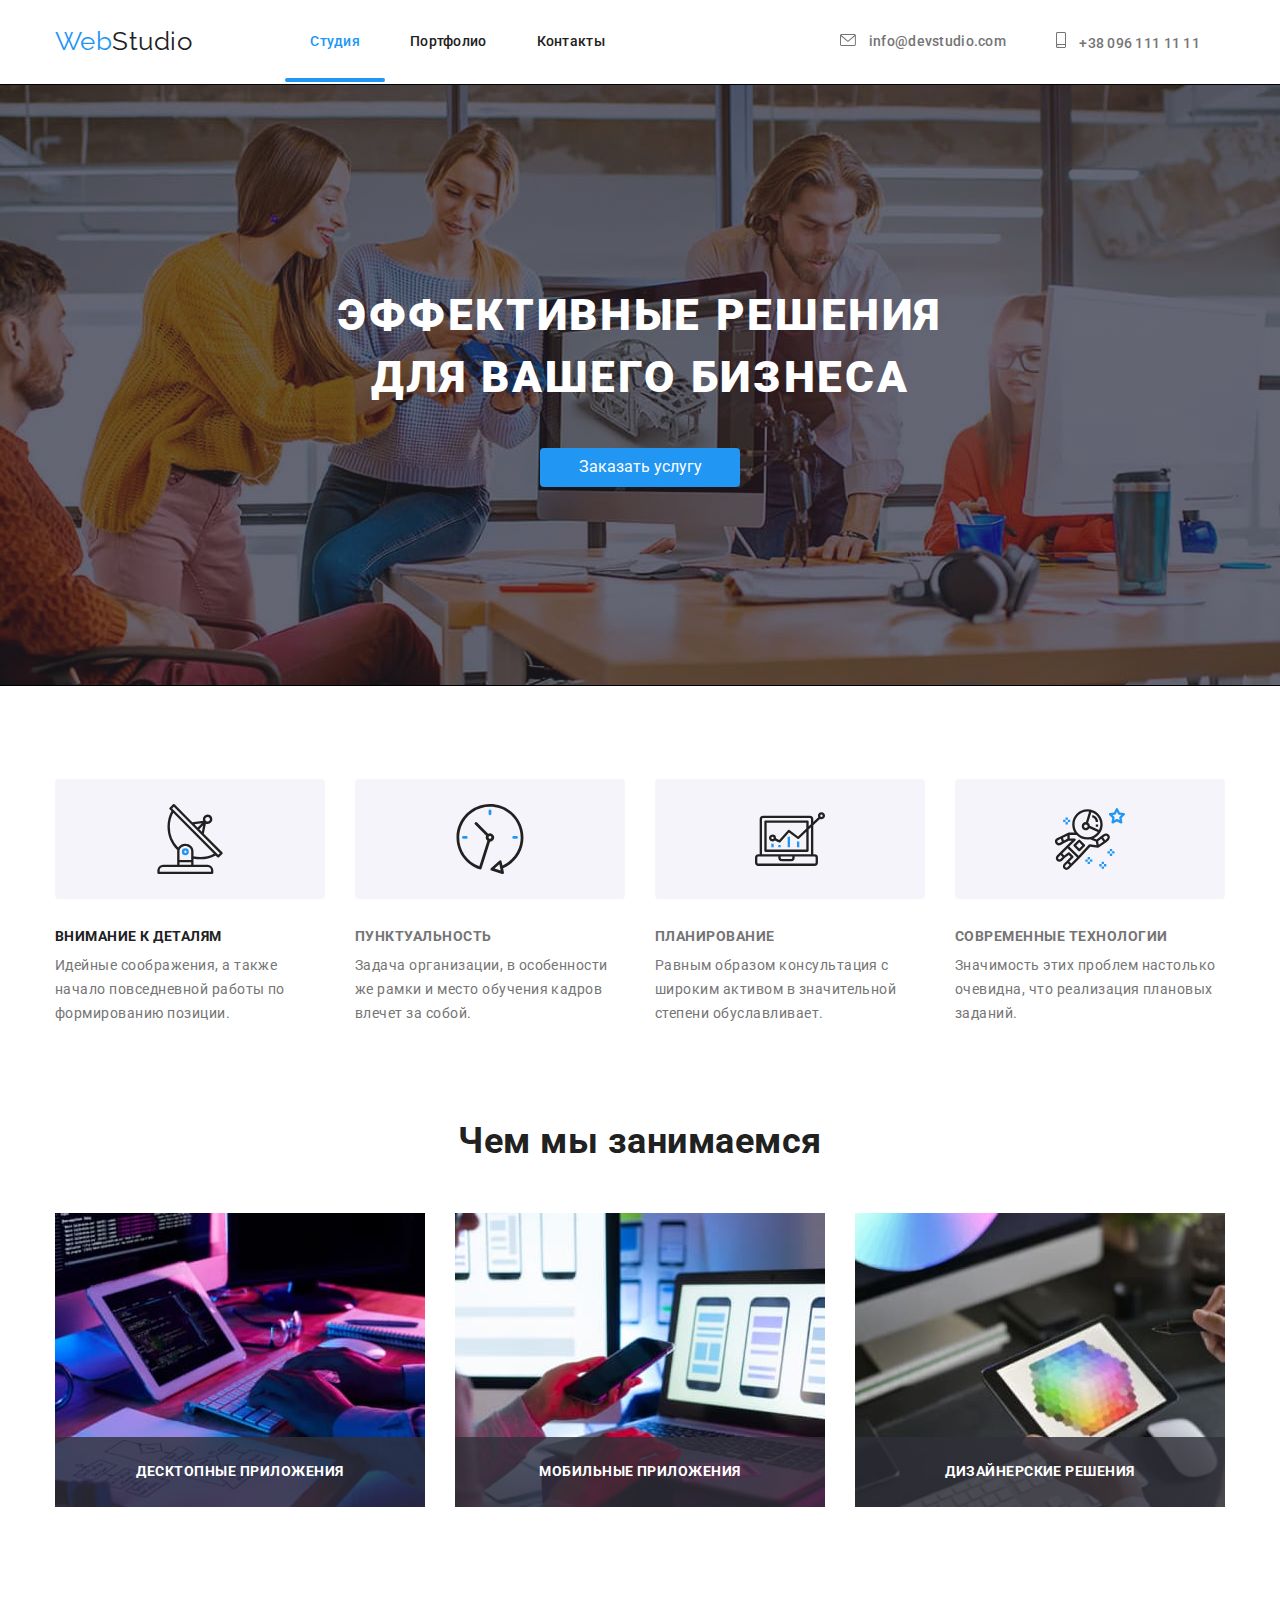
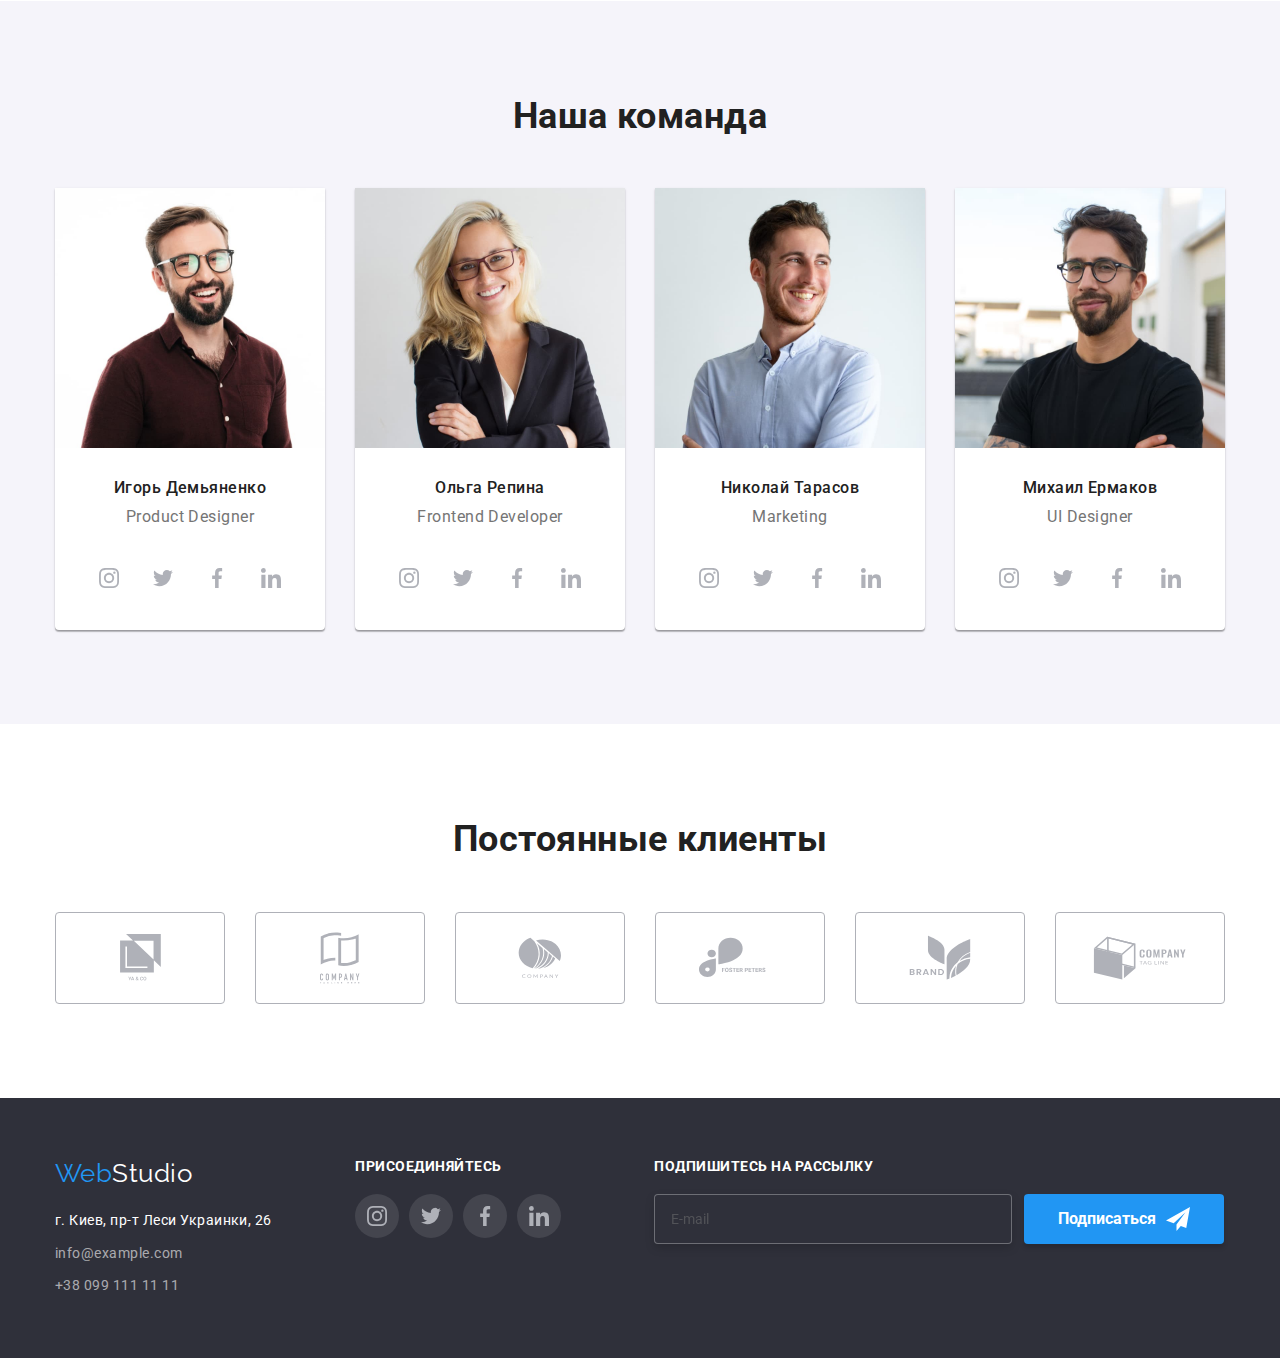
==== index.html @ 88b02f8c "Made first part of Homework 7" ====
<!DOCTYPE html>
<html lang="en">
  <head>
    <meta charset="UTF-8" />
    <meta http-equiv="X-UA-Compatible" content="IE=edge" />
    <meta name="viewport" content="width=device-width, initial-scale=1.0" />
    <title>Document</title>
    <link
      rel="stylesheet"
      href="https://cdnjs.cloudflare.com/ajax/libs/modern-normalize/1.0.0/modern-normalize.min.css"
    />
    <link rel="stylesheet" href="./css_/styles.css" />
    <link rel="preconnect" href="https://fonts.gstatic.com" />
    <link
      href="https://fonts.googleapis.com/css2?family=Raleway:wght@700&family=Roboto:wght@400;500;700;900&display=swap"
      rel="stylesheet"
    />
  </head>
  <body>
    <header class="header">
      <div class="container main-nav">
        <nav class="nav-container">
          <a href="" class="logo">Web<span class="logo-header">Studio</span></a>
          <ul class="site-nav__list list">
            <li class="site-nav__item">
              <a href="" class="site-nav__link link current">Студия</a>
            </li>
            <li class="site-nav__item">
              <a href="./portfolio.html" class="site-nav__link link">Портфолио</a>
            </li>
            <li class="site-nav__item"><a href="" class="site-nav__link  link">Контакты</a></li>
          </ul>
        </nav>
        <ul class="auth-nav__list  list">
          <li class="auth-nav__item">
            <a href="mailto:info@devstudio.com" class="auth-nav__link link"
              ><svg class="auth-nav__icon" width="16" height="12">
                <use href="./images/sprite.svg#icon-envelope"></use>
              </svg>
              info@devstudio.com</a
            >
          </li>
          <li class="auth-nav__item">
            <a href="tel:+380961111111" class="auth-nav__link link"
              ><svg class="auth-nav__icon" width="10" height="16">
                <use href="./images/sprite.svg#icon-smartphone"></use>
              </svg>
              +38 096 111 11 11</a
            >
          </li>
        </ul>
      </div>
    </header>
    <main>
      <section class="hero__section section">
        <div class="hero__overlay">
          <h1 class="hero__title">Эффективные решения для вашего бизнеса</h1>
          <button type="button" class="hero__button" data-modal-open>
            Заказать услугу
          </button>
        </div>
      </section>
      <section class="section-features section">
        <div class="section-features__container container">
          <ul class="section-features__list list">
            <li class="section-features__item">
              <div class="section-features__wrapper">
                <svg class="section-features__icon">
                  <use href="./images/sprite.svg#icon-antenna"></use>
                </svg>
              </div>
              <h3 class="section-features__title section-title">Внимание к деталям</h3>
              <p class="section-features__text">
                Идейные соображения, а также начало повседневной работы по
                формированию позиции.
              </p>
            </li>
            <li class="section-features__item">
              <div class="section-features__wrapper">
                <svg class="section-features__icon">
                  <use href="./images/sprite.svg#icon-clock"></use>
                </svg>
              </div>
              <h3 class="section-features__title">Пунктуальность</h3>
              <p class="section-features__text">
                Задача организации, в особенности же рамки и место обучения
                кадров влечет за собой.
              </p>
            </li>
            <li class="section-features__item">
              <div class="section-features__wrapper">
                <svg class="section-features__icon">
                  <use href="./images/sprite.svg#icon-diagram"></use>
                </svg>
              </div>
              <h3 class="section-features__title">Планирование</h3>
              <p class="section-features__text">
                Равным образом консультация с широким активом в значительной
                степени обуславливает.
              </p>
            </li>
            <li class="section-features__item">
              <div class="section-features__wrapper">
                <svg class="section-features__icon">
                  <use href="./images/sprite.svg#icon-astronaut"></use>
                </svg>
              </div>
              <h3 class="section-features__title">Современные технологии</h3>
              <p class="section-features__text">
                Значимость этих проблем настолько очевидна, что реализация
                плановых заданий.
              </p>
            </li>
          </ul>
        </div>
      </section>
      <section class="section-services">
        <div class="section-services__container container">
          <h2 class="section-services__title section-title">Чем мы занимаемся</h2>
          <ul class="section-services__list list">
            <li class="section-services__item">
              <div class="section-services__img-thumb">
                <img
                  src="./images/img1.jpg"
                  alt="На столе планшет, компьютер и его клавиатура"
                  width="370"
                />
              </div>
              <div class="section-services__service-thumb">
                <h3 class="section-services-thumb-title">Десктопные приложения</h3>
              </div>
            </li>
            <li class="section-services__item">
              <div class="section-services__img-thumb">
                <img
                  src="./images/img2.jpg"
                  alt="Телефон в руках человека и ноутбук на столе"
                  width="370"
                />
              </div>
              <div class="section-services__service-thumb">
                <h3 class="section-services-thumb-title">Мобильные приложения</h3>
              </div>
            </li>
            <li class="section-services__item">
              <div class="section-services__img-thumb">
                <img
                  src="./images/img3.jpg"
                  alt="Планшет в руках и компьютер на столе"
                  width="370"
                />
              </div>
              <div class="section-services__service-thumb">
                <h3 class="section-services-thumb-title">Дизайнерские решения</h3>
              </div>
            </li>
          </ul>
        </div>
      </section>
      <section class="section-team section">
        <div class="section-team__container container">
          <h2 class="section-team__title section-title">Наша команда</h2>
          <ul class="section-team__list list">
            <li сlass="section-team__item">
              <div class="section-team__card">
                <img
                  src="./images/img_team1.jpg"
                  alt="Игорь Демьяненко"
                  width="270"
                />
                <h3 class="section-team__subtitle section-subtitle">Игорь Демьяненко</h3>
                <p class="section-team__text">Product Designer</p>
                <ul class="section-team__social-links-list list">
                  <li class="section-team__social-link-item">
                    <a href="#" class="section-team__social-link">
                      <svg class="section-team__icon">
                        <use href="./images/sprite.svg#icon-instagram"></use>
                      </svg>
                    </a>
                  </li>
                  <li class="section-team__social-link-item">
                    <a href="#" class="section-team__social-link">
                      <svg class="section-team__icon">
                        <use href="./images/sprite.svg#icon-twitter"></use>
                      </svg>
                    </a>
                  </li>
                  <li class="section-team__social-link-item">
                    <a href="#" class="section-team__social-link">
                      <svg class="section-team__icon">
                        <use href="./images/sprite.svg#icon-facebook"></use>
                      </svg>
                    </a>
                  </li>
                  <li class="section-team__social-link-item">
                    <a href="#" class="section-team__social-link">
                      <svg class="section-team__icon">
                        <use href="./images/sprite.svg#icon-linkedin"></use>
                      </svg>
                    </a>
                  </li>
                </ul>
              </div>
            </li>
            <li сlass="section-team__item">
              <div class="section-team__card">
                <img
                  src="./images/img_team2.jpg"
                  alt="Ольга Репина"
                  width="270"
                />
                <h3 class="section-team__subtitle section-subtitle">Ольга Репина</h3>
                <p class="section-team__text">Frontend Developer</p>
                <ul class="section-team__social-links-list list">
                  <li class="section-team__social-link-item">
                    <a href="#" class="section-team__social-link">
                      <svg class="section-team__icon">
                        <use href="./images/sprite.svg#icon-instagram"></use>
                      </svg>
                    </a>
                  </li>
                  <li class="section-team__social-link-item">
                    <a href="#" class="section-team__social-link">
                      <svg class="section-team__icon">
                        <use href="./images/sprite.svg#icon-twitter"></use>
                      </svg>
                    </a>
                  </li>
                  <li class="section-team__social-link-item">
                    <a href="#" class="section-team__social-link">
                      <svg class="section-team__icon">
                        <use href="./images/sprite.svg#icon-facebook"></use>
                      </svg>
                    </a>
                  </li>
                  <li class="section-team__social-link-item">
                    <a href="#" class="section-team__social-link">
                      <svg class="section-team__icon">
                        <use href="./images/sprite.svg#icon-linkedin"></use>
                      </svg>
                    </a>
                  </li>
                </ul>
              </div>
            </li>
            <li сlass="section-team__item">
              <div class="section-team__card">
                <img
                  src="./images/img_team3.jpg"
                  alt="Николай Тарасов"
                  width="270"
                />
                <h3 class="section-team__subtitle section-subtitle">Николай Тарасов</h3>
                <p class="section-team__text">Marketing</p>
                <ul class="section-team__social-links-list list">
                  <li class="section-team__social-link-item">
                    <a href="#" class="section-team__social-link">
                      <svg class="section-team__icon">
                        <use href="./images/sprite.svg#icon-instagram"></use>
                      </svg>
                    </a>
                  </li>
                  <li class="section-team__social-link-item">
                    <a href="#" class="section-team__social-link">
                      <svg class="section-team__icon">
                        <use href="./images/sprite.svg#icon-twitter"></use>
                      </svg>
                    </a>
                  </li>
                  <li class="section-team__social-link-item">
                    <a href="#" class="section-team__social-link">
                      <svg class="section-team__icon">
                        <use href="./images/sprite.svg#icon-facebook"></use>
                      </svg>
                    </a>
                  </li>
                  <li class="section-team__social-link-item">
                    <a href="#" class="section-team__social-link">
                      <svg class="section-team__icon">
                        <use href="./images/sprite.svg#icon-linkedin"></use>
                      </svg>
                    </a>
                  </li>
                </ul>
              </div>
            </li>
            <li сlass="section-team__item">
              <div class="section-team__card">
                <img
                  src="./images/img_team4.jpg"
                  alt="Михаил Ермаков"
                  width="270"
                />
                <h3 class="section-team__subtitle section-subtitle">Михаил Ермаков</h3>
                <p class="section-team__text">UI Designer</p>
                <ul class="section-team__social-links-list list">
                  <li class="section-team__social-link-item">
                    <a href="#" class="section-team__social-link">
                      <svg class="section-team__icon">
                        <use href="./images/sprite.svg#icon-instagram"></use>
                      </svg>
                    </a>
                  </li>
                  <li class="section-team__social-link-item">
                    <a href="#" class="section-team__social-link">
                      <svg class="section-team__icon">
                        <use href="./images/sprite.svg#icon-twitter"></use>
                      </svg>
                    </a>
                  </li>
                  <li class="section-team__social-link-item">
                    <a href="#" class="section-team__social-link">
                      <svg class="section-team__icon">
                        <use href="./images/sprite.svg#icon-facebook"></use>
                      </svg>
                    </a>
                  </li>
                  <li class="section-team__social-link-item">
                    <a href="#" class="section-team__social-link">
                      <svg class="section-team__icon">
                        <use href="./images/sprite.svg#icon-linkedin"></use>
                      </svg>
                    </a>
                  </li>
                </ul>
              </div>
            </li>
          </ul>
        </div>
      </section>
      <section class="clients-section section">
        <div class="clients-section__container container">
          <h2 class="clients-section__title section-title">Постоянные клиенты</h2>
          <ul class="clients-section__list list">
            <li class="clients-section__item">
              <div class="clients-section__container">
                <a href="#" class="clients-section__link">
                  <svg class="clients-section__icon" width="41" height="46.7">
                    <use href="./images/sprite.svg#icon-logo1"></use>
                  </svg>
                </a>
              </div>
            </li>
            <li class="clients-section__item">
              <div class="clients-section__container">
                <a href="" class="clients-section__link">
                  <svg class="clients-section__icon" width="40" height="52">
                    <use href="./images/sprite.svg#icon-logo2"></use>
                  </svg>
                </a>
              </div>
            </li>
            <li class="clients-section__item">
              <div class="clients-section__container">
                <a href="" class="clients-section__link">
                  <svg class="clients-section__icon" width="43.46" height="41.18">
                    <use href="./images/sprite.svg#icon-logo3"></use>
                  </svg>
                </a>
              </div>
            </li>
            <li class="clients-section__item">
              <div class="clients-section__container">
                <a href="" class="clients-section__link">
                  <svg class="clients-section__icon" width="84.44" height="40.62">
                    <use href="./images/sprite.svg#icon-logo4"></use>
                  </svg>
                </a>
              </div>
            </li>
            <li class="clients-section__item">
              <div class="clients-section__container">
                <a href="" class="clients-section__link">
                  <svg class="clients-section__icon" width="62.54" height="45.43">
                    <use href="./images/sprite.svg#icon-logo5"></use>
                  </svg>
                </a>
              </div>
            </li>
            <li class="clients-section__item">
              <div class="clients-section__container">
                <a href="" class="clients-section__link">
                  <svg class="clients-section__icon" width="93.79" height="43.93">
                    <use href="./images/sprite.svg#icon-logo6"></use>
                  </svg>
                </a>
              </div>
            </li>
          </ul>
        </div>
      </section>
    </main>
    <footer class="footer">
      <div class="footer__container container">
        <div class="footer__container-address">
          <a href="" class="logo">Web<span class="logo-footer">Studio</span></a>
          <address class="footer__address">
            <span class="footer__address-details">г. Киев, пр-т Леси Украинки, 26</span
            ><br />
            <div class="footer_contact-details">
              <a href="info@example.com" class="footer__link link">info@example.com</a>
              <a href="+380991111111" class="footer__link link">+38 099 111 11 11</a>
            </div>
          </address>
        </div>
        <div class="footer__social-links">
          <h3 class="footer__title">присоединяйтесь</h3>
          <ul class="footer__social-links-list list">
            <li class="footer__social-link-item">
              <a href="#" class="footer__social-link">
                <svg class="footer__icon">
                  <use href="./images/sprite.svg#icon-instagram"></use>
                </svg>
              </a>
            </li>
            <li class="footer__social-link-item">
              <a href="#" class="footer__social-link">
                <svg class="footer__icon">
                  <use href="./images/sprite.svg#icon-twitter"></use>
                </svg>
              </a>
            </li>
            <li class="footer__social-link-item">
              <a href="#" class="footer__social-link">
                <svg class="section-team__icon">
                  <use href="./images/sprite.svg#icon-facebook"></use>
                </svg>
              </a>
            </li>
            <li class="footer__social-link-item">
              <a href="#" class="footer__social-link">
                <svg class="footer__icon">
                  <use href="./images/sprite.svg#icon-linkedin"></use>
                </svg>
              </a>
            </li>
          </ul>
        </div>
        <div class="footer__form">
          <h3 class="footer__title">Подпишитесь на рассылку</h3>
          <form class="footer__form-subscribe">
            <div class="footer__form-field">
              <input
                type="email"
                class="footer__form-subscribe-field"
                name="subscribe-email"
                id="mail"
                placeholder="E-mail"
              />
              <label for="mail" class="footer__subscribe-label"></label>
              <div class="footer__form-button">  
                <button type="submit" class="footer__subscribe-button">Подписаться
                  <svg class="footer__subscribe-icon">
                    <use href="./images/sprite.svg#icon-send"></use>
                  </svg>
                </button>
              </div>
            </div>  
          </form>
        </div>
      </div>
    </div>
    </footer>
    <div class="backdrop is-hidden" data-modal>
      <div class="modal__container">
        <button type="button" class="modal__button" data-modal-close>
          <svg class="modal__icon">
            <use href="./images/sprite.svg#icon-close-button"></use>
          </svg>
        </button>
        <b class="modal__order-title">Оставьте свои данные, мы вам перезвоним</b>
        <form class="modal__order-form">
          <div class="modal__order-field">
            <label for="name" class="modal__order-label">Имя</label>
            <div class="modal__order-input">
              <input type="text" class="modal__order-input-field" name="name" id="name" placeholder=" "> 
              <svg class="modal__order-icon">
                <use href="./images/sprite.svg#icon-person"></use>
              </svg>
            </div>
          </div>
          <div class="modal__order-field">
            <label for="phone" class="modal__order-label">Телефон</label>
            <div class="modal__order-input">
              <input type="tel" class="modal__order-input-field" name="tel" id="phone" placeholder=" "> 
              <svg class="modal__order-icon">
                <use href="./images/sprite.svg#icon-phone"></use>
              </svg>
            </div>
          </div>
          <div class="modal__order-field">
            <label for="email" class="modal__order-label">Почта</label>
            <div class="modal__order-input">
              <input type="email" class="modal__order-input-field" name="email" id="email" placeholder=" "> 
              <svg class="modal__order-icon">
                <use href="./images/sprite.svg#icon-email"></use>
              </svg>
            </div>
          </div>
          <div class="modal__order-field">
            <label for="user-comment">Комментарий</label>
            <textarea class="modal__order-comment" name="feedback" rows="7" id="user-comment" placeholder="Введите текст"></textarea>
          </div>
          <div class="modal__form-checkbox">
            <label for="policy" class="modal__checkbox-label">
              <input type="checkbox" name="policy" id="policy" class="modal__checkbox">
              <span class="modal__checkbox-icon"></span>
              Соглашаюсь с рассылкой и принимаю  &nbsp<a href="#" class="modal__policy-link">  Условия договора</a>
            </label>
          </div>
          <button type="submit" class="modal__submit-button">Отправить</button>
        </form>
      </div>
    </div>
    <script src="./js/modal.js"></script>
  </body>
</html>
---- css_/styles.css ----
:root {
  --primary-bg-color: #ffffff;
  --secondary-bg-color: #2f303a;
  --grey-bg-color: #f5f4fa;
  --primary-text-color: #757575;
  --secondary-text-color: #212121;
  --white-text-color: #ffffff;
  --accent-color: #2196f3;
  --main-duration: 250ms;
  --main-trans-timing-function: cubic-bezier(0.4, 0, 0.2, 1);
}

body {
  font-family: Roboto, sans-serif;
  background-color: var(--primary-bg-color);
  letter-spacing: 0.03em;
  color: var(--primary-text-color);
}
h1,
h2,
h3,
p,
button {
  margin: 0;
  padding: 0;
}

a,
img {
  display: block;
}

.header {
  background-color: var(--primary-bg-color);
  border-bottom: 1px solid #ececec;
}

/* Logo */

.logo {
  font-family: Raleway, sans-serif;
  font-size: 26px;
  color: #2196f3;
  line-height: 1.2;
  text-decoration: none;
  margin-right: 93px;
}

.logo-header {
  color: #212121;
}

.logo-footer {
  color: #ffffff;
}

/* Navigation links */

.list {
  list-style-type: none;
  margin: 0;
  padding: 0;
}
.link {
  text-decoration: none;
  color: inherit;
}
.container {
  width: 1200px;
  margin-left: auto;
  margin-right: auto;
  padding-left: 15px;
  padding-right: 15px;
}

.main-nav {
  display: flex;
}
.nav-container,
.site-nav__list,
.auth-nav__list {
  display: flex;
  align-items: center;
}

.site-nav__item,
.auth-nav__item {
  padding-left: 25px;
  padding-right: 25px;
  padding-top: 32px;
  padding-bottom: 32px;
}
.auth-nav__list {
  margin-left: auto;
}
.site-nav__item:last-child {
  margin-right: 0;
}

.site-nav__item {
  position: relative;
}

.current::after {
  content: "";

  position: absolute;
  left: 0;
  bottom: 0;
  display: flex;
  width: 100%;
  height: 4px;
  background-color: var(--accent-color);
  border-radius: 2px;
}

.auth-nav__item:last-child {
  margin-right: 0;
}
.site-nav__link,
.auth-nav__link {
  font-size: 14px;
  font-weight: 500;
  line-height: 1.14;
  letter-spacing: 0.02em;
  transition: color var(--main-duration) var(--main-trans-timing-function);
}

.site-nav__link:focus,
.site-nav__link:hover {
  color: var(--accent-color);
}

.link.current {
  color: var(--accent-color);
}
.auth-nav__link:focus,
.auth-nav__link:hover {
  color: var(--accent-color);
}

/* Contact icons */

.auth-nav__icon {
  margin-right: 10px;
  fill: currentColor;
}

.site-nav__link {
  color: var(--secondary-text-color);
}
.auth-nav__link {
  color: var(--primary-text-color);
}

/* Hero section */
.hero__section {
  text-align: center;
}
.hero__overlay {
  padding-top: 200px;
  padding-bottom: 200px;

  max-width: 1600px;
  height: 600px;
  margin-left: auto;
  margin-right: auto;
  outline: 1px solid black;
  background-image: linear-gradient(
      to right,
      rgba(47, 48, 58, 0.4),
      rgba(47, 48, 58, 0.4)
    ),
    url("../images/hero-img.jpg");
  background-size: cover;
  background-position: center;
}

.hero__title {
  margin-bottom: 30px;

  max-width: 696px;
  margin-left: auto;
  margin-right: auto;
}

.hero__section,
.footer {
  background-color: var(--secondary-bg-color);
}
.hero__title {
  margin-bottom: 40px;

  font-weight: 900;
  font-size: 44px;
  color: #ffffff;
  line-height: 1.4;
  letter-spacing: 0.06em;
  text-transform: uppercase;
}

.hero__button {
  display: inline-block;
  padding: 10px 32px;
  border: 0;
  border-radius: 4px;
  cursor: pointer;

  color: var(--white-text-color);
  background-color: var(--accent-color);
  min-width: 200px;
  transition: background-color var(--main-duration)
    var(--main-trans-timing-function);
}

.hero__button:hover {
  background-color: #188ce8;
}

/* SECTIONS */

section {
  margin-bottom: 94px;
}

.section-title,
.section-subtitle {
  color: var(--secondary-text-color);
}

/* Features section */
.section-features__list {
  display: flex;
}
.section-features__item:not(:last-child) {
  margin-right: 30px;
}
.section-features__wrapper {
  display: flex;
  justify-content: center;
  align-items: center;
  border-radius: 4px;

  width: 270px;
  height: 120px;
  background-color: #f5f4fa;
}
.section-features__icon {
  width: 70px;
  height: 70px;
}

.section-features__title {
  margin-top: 30px;
  margin-bottom: 10px;

  font-size: 14px;
  font-weight: 700;
  line-height: 1.1;
  text-transform: uppercase;
}

.section-features__text {
  font-size: 14px;
  line-height: 1.7;
}

/* Services provided section */
.section-services__list {
  display: flex;
}

.section-services__title,
.section-team .section-title,
.clients-section .section-title {
  margin-bottom: 50px;
  text-align: center;

  font-size: 36px;
  font-weight: 700;
  line-height: 1.2;
}
.section-services__item:not(:last-child) {
  margin-right: 30px;
}

.section-services__service-thumb {
  content: "";
  display: flex;
  position: absolute;
  bottom: 0;
  left: 0;

  padding-top: 24px;
  padding-bottom: 24px;
  padding-left: 70px;
  padding-right: 70px;
  align-items: center;
  justify-content: center;
  width: 100%;
  height: 70px;
  background-color: rgba(47, 48, 58, 0.8);
}

.section-services__item {
  position: relative;
  display: flex;
}

.section-services-thumb-title {
  font-weight: 700;
  font-size: 14px;
  line-height: 1.14;
  color: var(--white-text-color);

  text-transform: uppercase;
}

/* Team section */

.section-team {
  padding-top: 94px;
  padding-bottom: 94px;
  margin-bottom: 0;
  background-color: var(--grey-bg-color);
}

.section-team__list {
  display: flex;
  flex-wrap: wrap;
  margin-right: -30px;
}

.section-team__card {
  margin-right: 30px;
  flex-basis: calc(100% / 4 - 30px);
  text-align: center;
  background-color: #ffffff;
  border-radius: 0px 0px 4px 4px;
  box-shadow: 0px 1px 3px rgba(0, 0, 0, 0.12), 0px 1px 1px rgba(0, 0, 0, 0.14),
    0px 2px 1px rgba(0, 0, 0, 0.2);
}
.section-team__subtitle {
  margin-top: 30px;

  font-size: 16px;
  font-weight: 500;
  line-height: 1.2;
}
.section-team__text {
  margin-top: 10px;
  padding-bottom: 30px;

  font-size: 16px;
  line-height: 1.2;
}
.section-team__social-links-list {
  display: flex;
  justify-content: space-between;
  align-items: center;
  padding-left: 32px;
  padding-right: 32px;
  padding-bottom: 30px;
  cursor: pointer;
}

.section-team__social-link,
.footer__social-link {
  display: flex;
  justify-content: center;
  align-items: center;
  height: 44px;
  width: 44px;
  border-radius: 50%;
  fill: #afb1b8;
  transition: background-color var(--main-duration)
    var(--main-trans-timing-function);
}
.section-team__icon,
.footer__icon {
  width: 20px;
  height: 20px;
  fill: #afb1b8;
  transition: fill var(--main-duration) var(--main-trans-timing-function);
}

.section-team__social-link:hover,
.section-team__social-link:focus {
  background-color: var(--accent-color);
}
.section-team__social-link:hover .section-team__icon,
.section-team__social-link:focus .section-team__icon {
  fill: var(--white-text-color);
}

/* Clients-section */
.clients-section {
  padding-top: 94px;
}
.clients-section__list {
  display: flex;
}
.clients-section__link {
  display: flex;
  justify-content: center;
  align-items: center;

  border: 1px solid #afb1b8;
  border-radius: 4px;
  width: 170px;
  height: 92px;
  transition: border-color var(--main-duration)
    var(--main-trans-timing-function);
}

.clients-section__icon {
  fill: #afb1b8;
  transition: fill var(--main-duration) var(--main-trans-timing-function);
}

.clients-section__link:hover,
.clients-section__link:focus {
  fill: var(--accent-color);
  border-color: var(--accent-color);
}

.clients-section__link:hover .clients-section__icon,
.clients-section__link:focus .clients-section__icon {
  fill: var(--accent-color);
}
.clients-section__container:hover,
.clients-section__container:focus {
  border-color: var(--accent-color);
}

.clients-section__item:not(:last-child) {
  margin-right: 30px;
}

/* Footer */
.footer {
  padding-top: 60px;
  padding-bottom: 60px;
}
.footer__container {
  display: flex;
}
.footer__container-address {
  margin-right: 70px;
}
.footer__address {
  margin-top: 20px;

  font-size: 14px;
  line-height: 1.7;
  font-style: normal;
  color: var(--white-text-color);
}
.footer__link {
  margin-top: 9px;

  color: rgba(255, 255, 255, 0.6);
  transition: color var(--main-duration) var(--main-trans-timing-function);
}
.footer__link:hover,
.footer__link:focus {
  color: var(--accent-color);
}
.footer__title {
  margin-bottom: 20px;

  font-size: 14px;
  line-height: 1.17;
  color: var(--white-text-color);
  text-transform: uppercase;
}
.footer__social-links {
  display: flex;
  flex-direction: column;
  margin-right: 93px;
}
.footer__social-link-item:not(:last-child) {
  margin-right: 10px;
}

.footer__social-links-list {
  display: flex;
}

.footer__social-link {
  fill: #ffffff;
  border-radius: 50%;
  background-color: rgba(255, 255, 255, 0.1);
  transition: background-color var(--main-duration)
    var(--main-trans-timing-function);
}
.footer-social-link > .social-links-item {
  display: flex;
}
.footer__social-link:hover,
.footer__social-link:focus {
  background-color: var(--accent-color);
}
.footer__social-link:hover .footer__icon,
.footer__social-link:focus .footer__icon {
  fill: var(--white-text-color);
}
/* Footer form */

.footer__form-field {
  position: relative;
  display: flex;
}
.footer__form-subscribe-field {
  width: 358px;
  padding-top: 15px;
  padding-bottom: 15px;
  padding-left: 16px;

  background-color: var(--secondary-bg-color);
  border: 1px solid rgba(255, 255, 255, 0.3);
  border-radius: 4px;
  filter: drop-shadow(0px 4px 4px rgba(0, 0, 0, 0.15));
}
.footer__form-subscribe-field:hover {
  border-color: var(--accent-color);
}

.footer__subscribe-label {
  display: block;
  position: absolute;
  top: 50%;
  left: 16px;
  transform: translateY(-50%);
  color: rgba(255, 255, 255, 0.6);
}
.footer__form-subscribe-field:focus {
  color: rgba(255, 255, 255, 0.6);
}
.footer__form-button {
  display: flex;
  align-items: center;
  justify-content: center;
}

.footer__subscribe-button {
  display: flex;
  align-items: center;
  justify-content: center;
  border: none;
  width: 200px;
  margin-left: 12px;
  text-align: center;
  padding-top: 10px;
  padding-bottom: 10px;
  padding-left: 28px;
  padding-right: 28px;

  background-color: var(--accent-color);
  box-shadow: 0px 4px 4px rgba(0, 0, 0, 0.15);
  border-radius: 4px;
  color: var(--white-text-color);
  font-size: 16px;
  font-weight: 700;
  line-height: 1.875;
  transition: background-color var(--main-duration)
    var(--main-trans-timing-function);
}
.footer__subscribe-button:hover,
.footer__subscribe-button:focus {
  background-color: #188ce8;
}

.footer__subscribe-icon {
  width: 24px;
  height: 24px;
  margin-left: 10px;
}
/* PORTFOLIO */

/* Portfolio buttons*/
.section-projects__button {
  color: var(--secondary-text-color);
  background-color: var(--grey-bg-color);
  border-radius: 4px;
  border: 0;
  padding: 6px 22px;
  font-size: 16px;
  font-weight: 500;
  line-height: 1.6;
  cursor: pointer;
  transition: color var(--main-duration) var(--main-trans-timing-function),
    background-color var(--main-duration) var(--main-trans-timing-function),
    box-shadow var(--main-duration) var(--main-trans-timing-function);
}
.section-projects__button:hover,
.section-projects__button:focus,
.section-projects__button:active {
  color: var(--white-text-color);
  background-color: var(--accent-color);
  box-shadow: 0px 3px 1px rgba(0, 0, 0, 0.1), 0px 1px 2px rgba(0, 0, 0, 0.08),
    0px 2px 2px rgba(0, 0, 0, 0.12);
}
.section-projects__buttons-list {
  display: flex;
  justify-content: center;
}

.section-projects__button-item:not(:last-child) {
  margin-right: 8px;
}

/* Projects section  */

.section-projects__projects-list {
  margin-top: 56px;
  display: flex;
  flex-wrap: wrap;
  margin-right: -30px;
}

.section-projects__container {
  margin-top: 94px;
}

.section-projects__projects-item:hover,
.section-projects__projects-item:focus {
  box-shadow: 0px 1px 1px rgba(0, 0, 0, 0.12), 0px 4px 4px rgba(0, 0, 0, 0.06),
    1px 4px 6px rgba(0, 0, 0, 0.16);
}

.section-projects__img {
  position: relative;
  width: 100%;
  height: 100%;
  top: 0;
  left: 0;
  overflow: hidden;
}

.section-projects__overlay {
  position: absolute;
  top: 0;
  left: 0;
  display: flex;
  width: 100%;
  height: 100%;
  background-color: rgba(33, 150, 243, 0.9);
  padding-left: 24px;
  padding-right: 24px;
  padding-top: 63px;
  padding-bottom: 63px;

  transform: translateY(100%);
  transition: transform var(--main-duration) var(--main-trans-timing-function),
    background-color var(--main-duration) var(--main-trans-timing-function),
    box-shadow var(--main-duration) var(--main-trans-timing-function);
}
.section-projects__text {
  font-weight: 400;
  font-size: 18px;
  line-height: 1.56;
  color: var(--white-text-color);
}
.section-projects__projects-item:hover .section-projects__overlay,
.section-projects__projects-item:focus .section-projects__overlay {
  transform: translateY(0);
  opacity: 1;
}

.section-projects__card {
  padding-top: 20px;
  padding-left: 24px;
  padding-right: 24px;

  border-left: 1px solid #eeeeee;
  border-bottom: 1px solid #eeeeee;
  border-right: 1px solid #eeeeee;
}

.section-projects__subtext {
  color: var(--primary-text-color);
}
.section-projects__subtitle {
  font-size: 18px;
  font-weight: 700;
  line-height: 2;
  letter-spacing: 0.06em;
}
.section-projects__subtext {
  margin-top: 4px;
  margin-bottom: 20px;

  font-size: 16px;
  line-height: 1.9;
}

.section-projects__projects-item {
  flex-basis: calc(100% / 3 -30px);
  margin-right: 30px;
  margin-bottom: 30px;
}
.section-projects__projects-item:nth-last-child(-n + 3) {
  margin-bottom: 0;
}

/* Backdrop */
.backdrop {
  position: fixed;
  opacity: 1;
  visibility: visible;
  top: 0;
  left: 0;
  width: 100%;
  height: 100%;
  background: rgba(0, 0, 0, 0.2);
  transform: scale(1.15);
  transition: opacity var(--main-duration) var(--main-trans-timing-function),
    visibility var(--main-duration) var(--main-trans-timing-function),
    400ms var(--main-trans-timing-function);
}
.backdrop.is-hidden {
  opacity: 0;
  pointer-events: none;
  transform: scale(1);
}

.modal__container {
  position: absolute;
  top: 50%;
  left: 50%;
  transform: translate(-50%, -50%);
  padding-top: 40px;
  padding-bottom: 40px;
  padding-left: 40px;
  padding-right: 40px;

  width: 528px;
  height: 581px;
  background-color: var(--primary-bg-color);
}
.modal__button {
  position: fixed;
  top: 8px;
  right: 8px;
  width: 30px;
  height: 30px;
  border: 0;
  background-color: var(--white-text-color);
  border-radius: 50%;
  border: 1px solid rgba(0, 0, 0, 0.1);
}

.modal__icon {
  width: 11px;
  height: 11px;
}

.modal__order-form {
  appearance: none;
}
.modal__order-title {
  display: block;
  margin-bottom: 12px;
  font-size: 20px;
  font-weight: 700;
  line-height: 1.172;
  letter-spacing: 0.03em;
  text-align: center;
  color: var(--secondary-text-color);
}

.modal__order-field {
  display: flex;
  flex-direction: column;
  font-size: 12px;
  line-height: 1.167;
  letter-spacing: 0.01em;
}
.modal__order-input {
  margin-top: 4px;
  margin-bottom: 10px;
  position: relative;
}
.modal__order-input-field {
  width: 100%;
  padding-top: 12px;
  padding-bottom: 12px;
  padding-left: 42px;
  border: 1px solid rgba(33, 33, 33, 0.2);
  border-radius: 4px;
  cursor: pointer;
  transition: border var(--main-duration) var(--main-trans-timing-function);
}
.modal__order-input-field:focus,
.modal__order-input-field:focus + .modal__order-icon {
  fill: var(--accent-color);
  outline-color: var(--accent-color);
}
.modal__order-input-field,
.modal__order-label {
  display: block;
  color: var(--primary-text-color);
}
.modal__order-icon {
  width: 18px;
  height: 18px;
  position: absolute;
  top: 50%;
  left: 12px;
  transform: translateY(-50%);
  transition: fill var(--main-duration) var(--main-trans-timing-function);
}
.modal__order-comment {
  display: block;
  margin-top: 4px;
  margin-bottom: 30px;
  padding-top: 12px;
  padding-bottom: 12px;
  padding-left: 16px;
  padding-right: 16px;
  border: 1px solid rgba(33, 33, 33, 0.2);
  border-radius: 4px;
  resize: none;
  cursor: pointer;
}

::-webkit-input-placeholder {
  font-size: 14px;
  color: rgba(117, 117, 117, 0.5);
}
.modal__order-comment:focus {
  outline-color: var(--accent-color);
}
.modal__form-checkbox {
  display: flex;
  margin-bottom: 30px;
}
.modal__checkbox-label,
.modal__policy-link {
  font-size: 14px;
  line-height: 1.714;
  letter-spacing: 0.03em;
  color: var(--primary-text-color);
}
.modal__checkbox-label {
  display: flex;
  justify-content: center;
  align-items: center;
  margin-right: auto;
  margin-left: auto;
}
.modal__policy-link {
  color: var(--accent-color);
  text-decoration: underline;
}
.modal__checkbox {
  appearance: none;
  -webkit-appearance: none;
  -moz-appearance: none;
  cursor: pointer;
}
.modal__checkbox-icon {
  display: inline-block;
  margin-right: 8px;
  cursor: pointer;
  width: 16px;
  height: 15px;
  border: 2px solid var(--secondary-text-color);
  border-radius: 4px;
  transition: border-color var(--main-duration)
      var(--main-trans-timing-function),
    background-color var(--main-duration) var(--main-trans-timing-function),
    400ms var(--main-trans-timing-function);
}
.modal__checkbox:checked + .modal__checkbox-icon {
  background-color: var(--accent-color);
  background-image: url(../images/icon_check.svg);
  background-size: contain;
  border-color: var(--accent-color);
  background-origin: border-box;
}
.modal__submit-button {
  display: block;
  margin-left: auto;
  margin-right: auto;
  padding: 10px 55px;
  border: 0;
  border-radius: 4px;
  cursor: pointer;
  color: var(--white-text-color);
  background-color: var(--accent-color);
  width: 200px;
  transition: background-color var(--main-duration)
    var(--main-trans-timing-function);
}
.modal__submit-button:focus,
.modal__submit-button:hover {
  background-color: #188ce8;
}
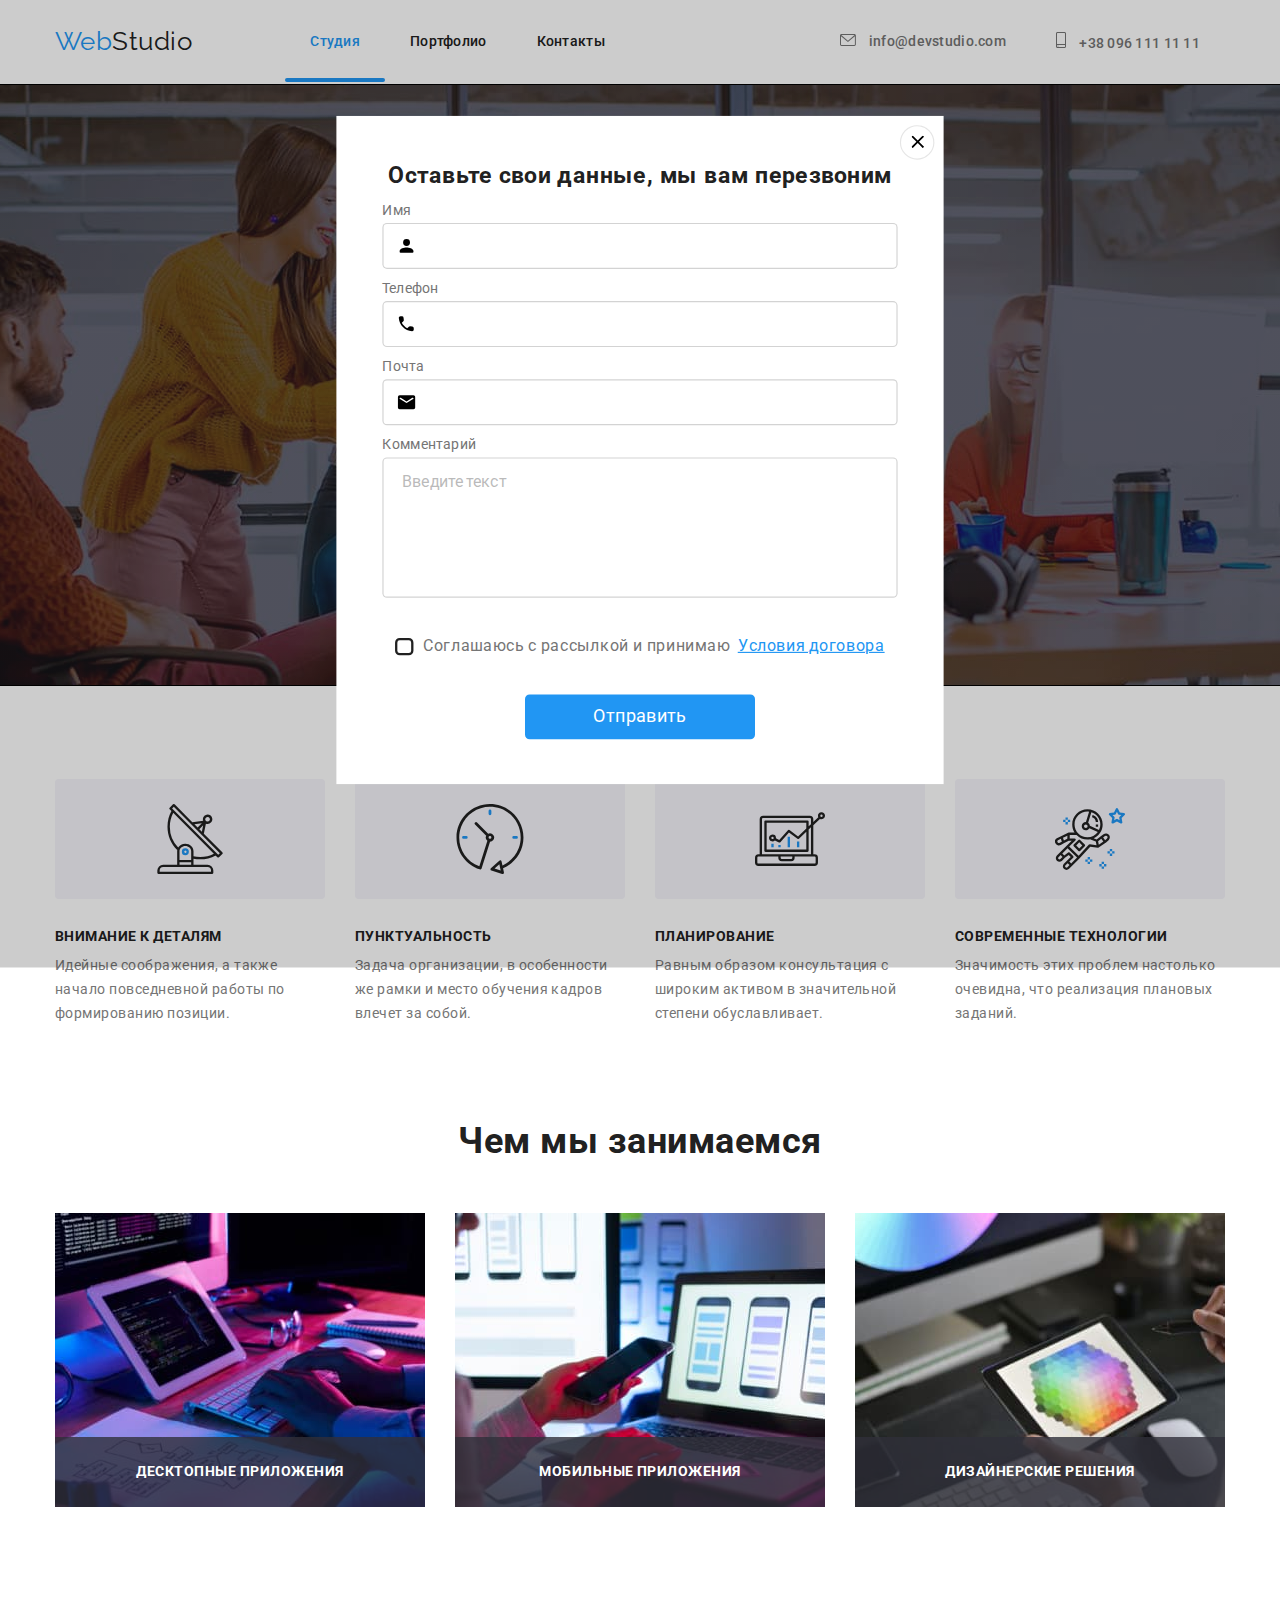
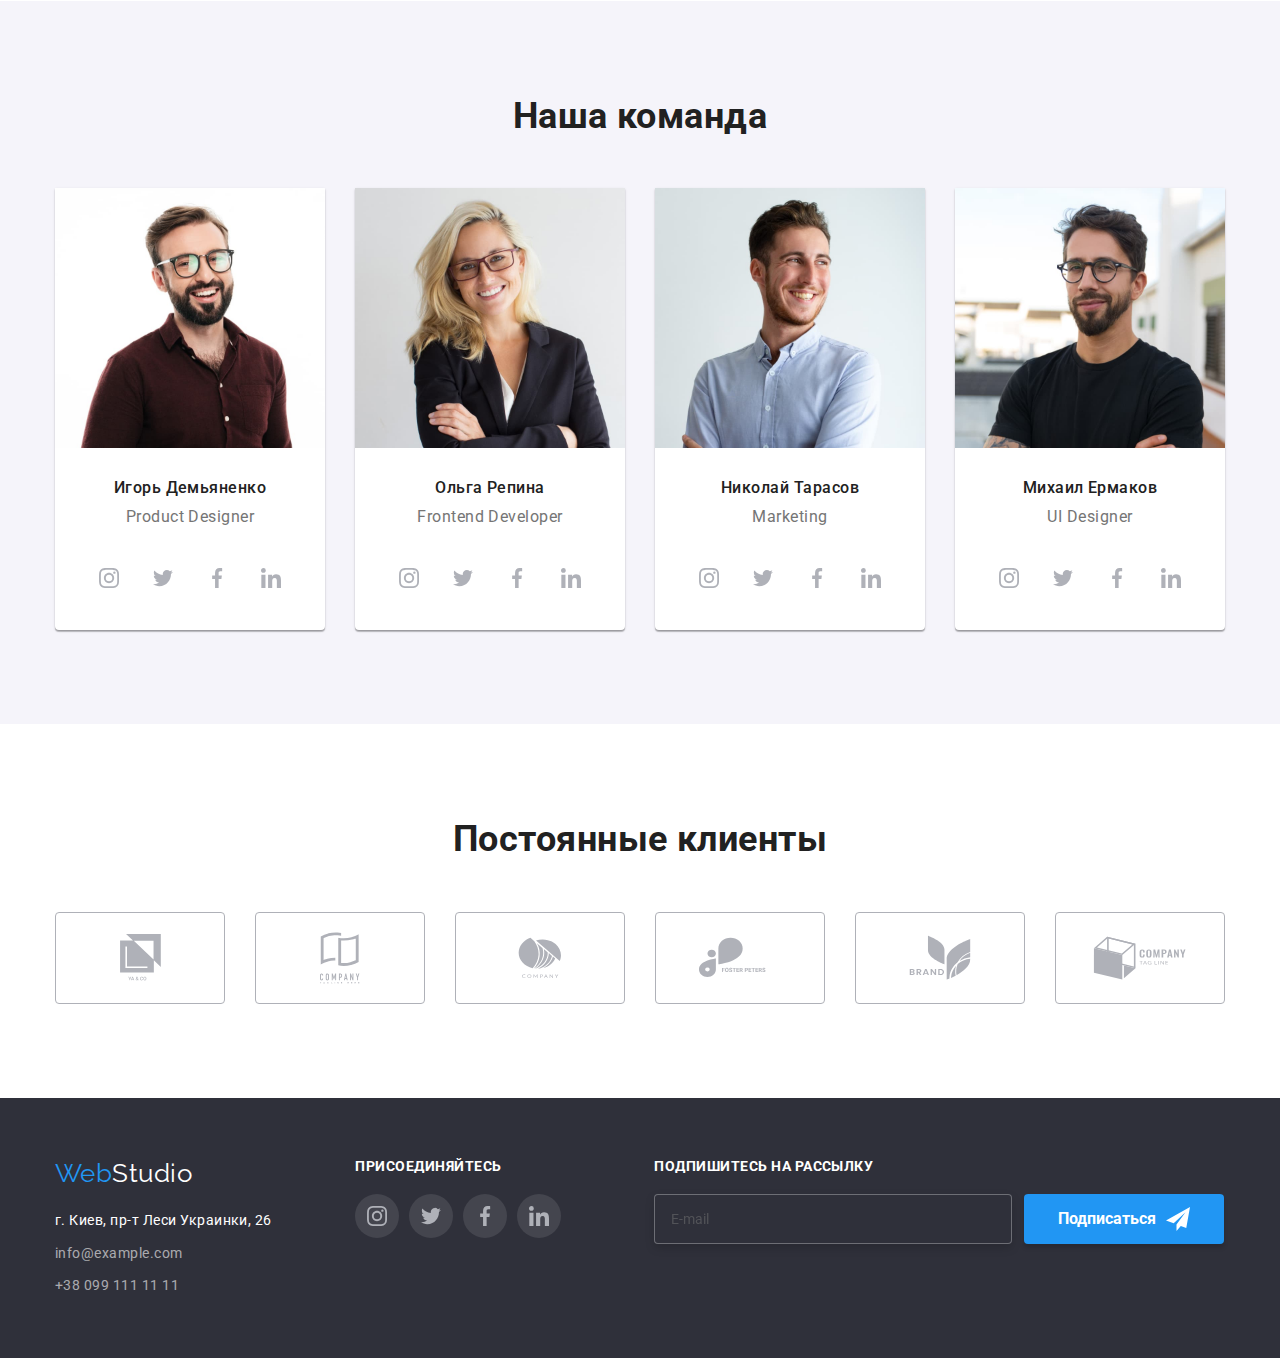
==== commit eb699750: "partially made hw-07" ====
--- a/index.html
+++ b/index.html
@@ -9,7 +9,7 @@
       rel="stylesheet"
       href="https://cdnjs.cloudflare.com/ajax/libs/modern-normalize/1.0.0/modern-normalize.min.css"
     />
-    <link rel="stylesheet" href="./css_/styles.css" />
+    <link rel="stylesheet" href="./css/main.min.css" />
     <link rel="preconnect" href="https://fonts.gstatic.com" />
     <link
       href="https://fonts.googleapis.com/css2?family=Raleway:wght@700&family=Roboto:wght@400;500;700;900&display=swap"
@@ -52,7 +52,7 @@
       </div>
     </header>
     <main>
-      <section class="hero__section section">
+      <section class="hero section">
         <div class="hero__overlay">
           <h1 class="hero__title">Эффективные решения для вашего бизнеса</h1>
           <button type="button" class="hero__button" data-modal-open>
@@ -81,7 +81,7 @@
                   <use href="./images/sprite.svg#icon-clock"></use>
                 </svg>
               </div>
-              <h3 class="section-features__title">Пунктуальность</h3>
+              <h3 class="section-features__title section-title">Пунктуальность</h3>
               <p class="section-features__text">
                 Задача организации, в особенности же рамки и место обучения
                 кадров влечет за собой.
@@ -93,7 +93,7 @@
                   <use href="./images/sprite.svg#icon-diagram"></use>
                 </svg>
               </div>
-              <h3 class="section-features__title">Планирование</h3>
+              <h3 class="section-features__title section-title">Планирование</h3>
               <p class="section-features__text">
                 Равным образом консультация с широким активом в значительной
                 степени обуславливает.
@@ -105,7 +105,7 @@
                   <use href="./images/sprite.svg#icon-astronaut"></use>
                 </svg>
               </div>
-              <h3 class="section-features__title">Современные технологии</h3>
+              <h3 class="section-features__title section-title">Современные технологии</h3>
               <p class="section-features__text">
                 Значимость этих проблем настолько очевидна, что реализация
                 плановых заданий.
@@ -422,7 +422,7 @@
             </li>
             <li class="footer__social-link-item">
               <a href="#" class="footer__social-link">
-                <svg class="section-team__icon">
+                <svg class="footer__icon">
                   <use href="./images/sprite.svg#icon-facebook"></use>
                 </svg>
               </a>
@@ -437,7 +437,7 @@
           </ul>
         </div>
         <div class="footer__form">
-          <h3 class="footer__title">Подпишитесь на рассылку</h3>
+          <h3 class="footer__form-title footer__title">Подпишитесь на рассылку</h3>
           <form class="footer__form-subscribe">
             <div class="footer__form-field">
               <input
@@ -462,7 +462,7 @@
     </div>
     </footer>
     <div class="backdrop is-hidden" data-modal>
-      <div class="modal__container">
+      <div class="modal">
         <button type="button" class="modal__button" data-modal-close>
           <svg class="modal__icon">
             <use href="./images/sprite.svg#icon-close-button"></use>
--- a/css/main.min.css
+++ b/css/main.min.css
@@ -0,0 +1,2 @@
+:root{--primary-bg-color: #ffffff;--secondary-bg-color: #2f303a;--grey-bg-color: #f5f4fa;--primary-text-color: #757575;--secondary-text-color: #212121;--white-text-color: #ffffff;--accent-color: #2196f3;--main-duration: 250ms;--main-trans-timing-function: cubic-bezier(0.4, 0, 0.2, 1)}body{font-family:Roboto, sans-serif;background-color:var(--primary-bg-color);letter-spacing:0.03em;color:var(--primary-text-color)}h1,h2,h3,p,button{margin:0;padding:0}a,img{display:block}.header{background-color:var(--primary-bg-color);border-bottom:1px solid #ececec}.list{list-style-type:none;margin:0;padding:0}.link{text-decoration:none;color:inherit}.container{width:1200px;margin-left:auto;margin-right:auto;padding-left:15px;padding-right:15px}section{margin-bottom:94px}.section-title,.section-subtitle{color:var(--secondary-text-color)}.logo{font-family:Raleway, sans-serif;font-size:26px;color:#2196f3;line-height:1.2;text-decoration:none;margin-right:93px}.logo-header{color:#212121}.logo-footer{color:#ffffff}.main-nav{display:-webkit-box;display:-ms-flexbox;display:flex}.nav-container,.site-nav__list{display:-webkit-box;display:-ms-flexbox;display:flex;-webkit-box-align:center;-ms-flex-align:center;align-items:center}.site-nav__item{padding-left:25px;padding-right:25px;padding-top:32px;padding-bottom:32px}.site-nav__item:last-child{margin-right:0}.site-nav__item{position:relative}.current::after{content:"";position:absolute;left:0;bottom:0;display:-webkit-box;display:-ms-flexbox;display:flex;width:100%;height:4px;background-color:var(--accent-color);border-radius:2px}.site-nav__link{font-size:14px;font-weight:500;line-height:1.14;letter-spacing:0.02em;-webkit-transition:color var(--main-duration) var(--main-trans-timing-function);transition:color var(--main-duration) var(--main-trans-timing-function)}.site-nav__link:hover,.site-nav__link:focus{color:var(--accent-color)}.link.current{color:var(--accent-color)}.site-nav__link{color:var(--secondary-text-color)}.auth-nav__list{display:-webkit-box;display:-ms-flexbox;display:flex;-webkit-box-align:center;-ms-flex-align:center;align-items:center}.auth-nav__item{padding-left:25px;padding-right:25px;padding-top:32px;padding-bottom:32px}.auth-nav__list{margin-left:auto}.auth-nav__item:last-child{margin-right:0}.auth-nav__link{font-size:14px;font-weight:500;line-height:1.14;letter-spacing:0.02em;-webkit-transition:color var(--main-duration) var(--main-trans-timing-function);transition:color var(--main-duration) var(--main-trans-timing-function);color:var(--primary-text-color)}.auth-nav__link:hover,.auth-nav__link:focus{color:var(--accent-color)}.auth-nav__icon{margin-right:10px;fill:currentColor}.hero{text-align:center;background-color:var(--secondary-bg-color)}.hero__overlay{padding-top:200px;padding-bottom:200px;max-width:1600px;height:600px;margin-left:auto;margin-right:auto;outline:1px solid black;background-image:-webkit-gradient(linear, left top, right top, from(rgba(47,48,58,0.4)), to(rgba(47,48,58,0.4))),url("../images/hero-img.jpg");background-image:linear-gradient(to right, rgba(47,48,58,0.4), rgba(47,48,58,0.4)),url("../images/hero-img.jpg");background-size:cover;background-position:center}.hero__title{margin-bottom:30px;max-width:696px;margin-left:auto;margin-right:auto;font-weight:900;font-size:44px;color:#ffffff;line-height:1.4;letter-spacing:0.06em;text-transform:uppercase}.hero__button{display:inline-block;padding:10px 32px;border:0;border-radius:4px;cursor:pointer;color:var(--white-text-color);background-color:var(--accent-color);min-width:200px;-webkit-transition:background-color var(--main-duration) var(--main-trans-timing-function);transition:background-color var(--main-duration) var(--main-trans-timing-function)}.hero__button:hover{background-color:#188ce8}.section-features__list{display:-webkit-box;display:-ms-flexbox;display:flex}.section-features__item:not(:last-child){margin-right:30px}.section-features__wrapper{display:-webkit-box;display:-ms-flexbox;display:flex;-webkit-box-pack:center;-ms-flex-pack:center;justify-content:center;-webkit-box-align:center;-ms-flex-align:center;align-items:center;border-radius:4px;width:270px;height:120px;background-color:#f5f4fa}.section-features__icon{width:70px;height:70px}.section-features__title{margin-top:30px;margin-bottom:10px;font-size:14px;font-weight:700;line-height:1.1;text-transform:uppercase}.section-features__text{font-size:14px;line-height:1.7}.section-services__list{display:-webkit-box;display:-ms-flexbox;display:flex}.section-services__title{margin-bottom:50px;text-align:center;font-size:36px;font-weight:700;line-height:1.2}.section-services__item:not(:last-child){margin-right:30px}.section-services__service-thumb{content:"";display:-webkit-box;display:-ms-flexbox;display:flex;position:absolute;bottom:0;left:0;padding-top:24px;padding-bottom:24px;padding-left:70px;padding-right:70px;-webkit-box-align:center;-ms-flex-align:center;align-items:center;-webkit-box-pack:center;-ms-flex-pack:center;justify-content:center;width:100%;height:70px;background-color:rgba(47,48,58,0.8)}.section-services__item{position:relative;display:-webkit-box;display:-ms-flexbox;display:flex}.section-services-thumb-title{font-weight:700;font-size:14px;line-height:1.14;color:var(--white-text-color);text-transform:uppercase}.section-team{padding-top:94px;padding-bottom:94px;margin-bottom:0;background-color:var(--grey-bg-color)}.section-team__list{display:-webkit-box;display:-ms-flexbox;display:flex;-ms-flex-wrap:wrap;flex-wrap:wrap;margin-right:-30px}.section-team__card{margin-right:30px;-ms-flex-preferred-size:calc(100% / 4 - 30px);flex-basis:calc(100% / 4 - 30px);text-align:center;background-color:#ffffff;border-radius:0px 0px 4px 4px;-webkit-box-shadow:0px 1px 3px rgba(0,0,0,0.12),0px 1px 1px rgba(0,0,0,0.14),0px 2px 1px rgba(0,0,0,0.2);box-shadow:0px 1px 3px rgba(0,0,0,0.12),0px 1px 1px rgba(0,0,0,0.14),0px 2px 1px rgba(0,0,0,0.2)}.section-team__subtitle{margin-top:30px;font-size:16px;font-weight:500;line-height:1.2}.section-team__text{margin-top:10px;padding-bottom:30px;font-size:16px;line-height:1.2}.section-team .section-title{margin-bottom:50px;text-align:center;font-size:36px;font-weight:700;line-height:1.2}.section-team__social-links-list{display:-webkit-box;display:-ms-flexbox;display:flex;-webkit-box-pack:justify;-ms-flex-pack:justify;justify-content:space-between;-webkit-box-align:center;-ms-flex-align:center;align-items:center;padding-left:32px;padding-right:32px;padding-bottom:30px;cursor:pointer}.section-team__social-link{display:-webkit-box;display:-ms-flexbox;display:flex;-webkit-box-pack:center;-ms-flex-pack:center;justify-content:center;-webkit-box-align:center;-ms-flex-align:center;align-items:center;height:44px;width:44px;border-radius:50%;fill:#afb1b8;-webkit-transition:background-color var(--main-duration) var(--main-trans-timing-function);transition:background-color var(--main-duration) var(--main-trans-timing-function)}.section-team__social-link:hover,.section-team__social-link:focus{background-color:var(--accent-color)}.section-team__icon{width:20px;height:20px;fill:#afb1b8;-webkit-transition:fill var(--main-duration) var(--main-trans-timing-function);transition:fill var(--main-duration) var(--main-trans-timing-function)}.section-team__social-link:hover .section-team__icon,.section-team__social-link:focus .section-team__icon{fill:var(--white-text-color)}.clients-section{padding-top:94px}.clients-section__list{display:-webkit-box;display:-ms-flexbox;display:flex}.clients-section .section-title{margin-bottom:50px;text-align:center;font-size:36px;font-weight:700;line-height:1.2}.clients-section__link{display:-webkit-box;display:-ms-flexbox;display:flex;-webkit-box-pack:center;-ms-flex-pack:center;justify-content:center;-webkit-box-align:center;-ms-flex-align:center;align-items:center;border:1px solid #afb1b8;border-radius:4px;width:170px;height:92px;-webkit-transition:border-color var(--main-duration) var(--main-trans-timing-function);transition:border-color var(--main-duration) var(--main-trans-timing-function)}.clients-section__link:hover,.clients-section__link:focus{fill:var(--accent-color);border-color:var(--accent-color)}.clients-section__icon{fill:#afb1b8;-webkit-transition:fill var(--main-duration) var(--main-trans-timing-function);transition:fill var(--main-duration) var(--main-trans-timing-function)}.clients-section__link:hover .clients-section__icon,.clients-section__link:focus .clients-section__icon{fill:var(--accent-color)}.clients-section__container:hover,.clients-section__container:focus{border-color:var(--accent-color)}.clients-section__item:not(:last-child){margin-right:30px}.footer{padding-top:60px;padding-bottom:60px;background-color:var(--secondary-bg-color)}.footer__container{display:-webkit-box;display:-ms-flexbox;display:flex}.footer__container-address{margin-right:70px}.footer__address{margin-top:20px;font-size:14px;line-height:1.7;font-style:normal;color:var(--white-text-color)}.footer__title{margin-bottom:20px;font-size:14px;line-height:1.17;color:var(--white-text-color);text-transform:uppercase}.footer__social-links{display:-webkit-box;display:-ms-flexbox;display:flex;-webkit-box-orient:vertical;-webkit-box-direction:normal;-ms-flex-direction:column;flex-direction:column;margin-right:93px}.footer__link{margin-top:9px;color:rgba(255,255,255,0.6);-webkit-transition:color var(--main-duration) var(--main-trans-timing-function);transition:color var(--main-duration) var(--main-trans-timing-function)}.footer__link:hover,.footer__link:focus{color:var(--accent-color)}.footer__social-link{display:-webkit-box;display:-ms-flexbox;display:flex;-webkit-box-pack:center;-ms-flex-pack:center;justify-content:center;-webkit-box-align:center;-ms-flex-align:center;align-items:center;height:44px;width:44px;fill:#afb1b8;border-radius:50%;background-color:rgba(255,255,255,0.1);-webkit-transition:background-color var(--main-duration) var(--main-trans-timing-function);transition:background-color var(--main-duration) var(--main-trans-timing-function)}.footer__social-link:hover,.footer__social-link:focus{background-color:var(--accent-color)}.footer__social-link:hover .footer__icon,.footer__social-link:focus .footer__icon{fill:var(--white-text-color)}.footer__social-links-list{display:-webkit-box;display:-ms-flexbox;display:flex}.footer__social-link-item:not(:last-child){margin-right:10px}.footer__icon{width:20px;height:20px;fill:#afb1b8;-webkit-transition:fill var(--main-duration) var(--main-trans-timing-function);transition:fill var(--main-duration) var(--main-trans-timing-function)}.footer__form-field{position:relative;display:-webkit-box;display:-ms-flexbox;display:flex}.footer__form-subscribe-field{width:358px;padding-top:15px;padding-bottom:15px;padding-left:16px;background-color:var(--secondary-bg-color);border:1px solid rgba(255,255,255,0.3);border-radius:4px;-webkit-filter:drop-shadow(0px 4px 4px rgba(0,0,0,0.15));filter:drop-shadow(0px 4px 4px rgba(0,0,0,0.15))}.footer__form-subscribe-field:focus{border-color:var(--accent-color)}.footer__form-subscribe-field:focus{color:rgba(255,255,255,0.6)}.footer__subscribe-label{display:block;position:absolute;top:50%;left:16px;-webkit-transform:translateY(-50%);transform:translateY(-50%);color:rgba(255,255,255,0.6)}.footer__form-button{display:-webkit-box;display:-ms-flexbox;display:flex;-webkit-box-align:center;-ms-flex-align:center;align-items:center;-webkit-box-pack:center;-ms-flex-pack:center;justify-content:center}.footer__subscribe-button{display:-webkit-box;display:-ms-flexbox;display:flex;-webkit-box-align:center;-ms-flex-align:center;align-items:center;-webkit-box-pack:center;-ms-flex-pack:center;justify-content:center;border:none;width:200px;margin-left:12px;text-align:center;padding-top:10px;padding-bottom:10px;padding-left:28px;padding-right:28px;background-color:var(--accent-color);-webkit-box-shadow:0px 4px 4px rgba(0,0,0,0.15);box-shadow:0px 4px 4px rgba(0,0,0,0.15);border-radius:4px;color:var(--white-text-color);font-size:16px;font-weight:700;line-height:1.875;-webkit-transition:background-color var(--main-duration) var(--main-trans-timing-function);transition:background-color var(--main-duration) var(--main-trans-timing-function)}.footer__subscribe-button:focus,.footer__subscribe-button:hover{background-color:#188ce8}.footer__subscribe-icon{width:24px;height:24px;margin-left:10px}.backdrop{position:fixed;opacity:1;visibility:visible;top:0;left:0;width:100%;height:100%;background:rgba(0,0,0,0.2);-webkit-transform:scale(1.15);transform:scale(1.15);-webkit-transition:opacity var(--main-duration) var(--main-trans-timing-function),visibility var(--main-duration) var(--main-trans-timing-function),400ms var(--main-trans-timing-function);transition:opacity var(--main-duration) var(--main-trans-timing-function),visibility var(--main-duration) var(--main-trans-timing-function),400ms var(--main-trans-timing-function)}.backdrop .is-hidden{opacity:0;pointer-events:none;-webkit-transform:scale(1);transform:scale(1)}.modal{position:absolute;top:50%;left:50%;-webkit-transform:translate(-50%, -50%);transform:translate(-50%, -50%);padding-top:40px;padding-bottom:40px;padding-left:40px;padding-right:40px;width:528px;height:581px;background-color:var(--primary-bg-color)}.modal__button{position:fixed;top:8px;right:8px;width:30px;height:30px;border:0;background-color:var(--white-text-color);border-radius:50%;border:1px solid rgba(0,0,0,0.1)}.modal__icon{width:11px;height:11px}.modal__order-form{-webkit-appearance:none;-moz-appearance:none;appearance:none}.modal__order-title{display:block;margin-bottom:12px;font-size:20px;font-weight:700;line-height:1.172;letter-spacing:0.03em;text-align:center;color:var(--secondary-text-color)}.modal__order-field{display:-webkit-box;display:-ms-flexbox;display:flex;-webkit-box-orient:vertical;-webkit-box-direction:normal;-ms-flex-direction:column;flex-direction:column;font-size:12px;line-height:1.167;letter-spacing:0.01em}.modal__order-input{margin-top:4px;margin-bottom:10px;position:relative}.modal__order-input-field{display:block;color:var(--primary-text-color);width:100%;padding-top:12px;padding-bottom:12px;padding-left:42px;border:1px solid rgba(33,33,33,0.2);border-radius:4px;cursor:pointer;-webkit-transition:border var(--main-duration) var(--main-trans-timing-function);transition:border var(--main-duration) var(--main-trans-timing-function)}.modal__order-input-field:focus,.modal__order-input-field:focus+.modal__order-icon{fill:var(--accent-color);outline-color:var(--accent-color)}.modal__order-label{display:block;color:var(--primary-text-color)}.modal__order-icon{width:18px;height:18px;position:absolute;top:50%;left:12px;-webkit-transform:translateY(-50%);transform:translateY(-50%);-webkit-transition:fill var(--main-duration) var(--main-trans-timing-function);transition:fill var(--main-duration) var(--main-trans-timing-function)}.modal__order-comment{display:block;margin-top:4px;margin-bottom:30px;padding-top:12px;padding-bottom:12px;padding-left:16px;padding-right:16px;border:1px solid rgba(33,33,33,0.2);border-radius:4px;resize:none;cursor:pointer}.modal__order-comment:focus{outline-color:var(--accent-color)}::-webkit-input-placeholder{font-size:14px;color:rgba(117,117,117,0.5)}.modal__form-checkbox{display:-webkit-box;display:-ms-flexbox;display:flex;margin-bottom:30px}.modal__checkbox-label,.modal__policy-link{font-size:14px;line-height:1.714;letter-spacing:0.03em;color:var(--primary-text-color)}.modal__checkbox-label{display:-webkit-box;display:-ms-flexbox;display:flex;-webkit-box-pack:center;-ms-flex-pack:center;justify-content:center;-webkit-box-align:center;-ms-flex-align:center;align-items:center;margin-right:auto;margin-left:auto}.modal__policy-link{color:var(--accent-color);text-decoration:underline}.modal__checkbox{appearance:none;-webkit-appearance:none;-moz-appearance:none;cursor:pointer}.modal__checkbox-icon{display:inline-block;margin-right:8px;cursor:pointer;width:16px;height:15px;border:2px solid var(--secondary-text-color);border-radius:4px;-webkit-transition:border-color var(--main-duration) var(--main-trans-timing-function),background-color var(--main-duration) var(--main-trans-timing-function),400ms var(--main-trans-timing-function);transition:border-color var(--main-duration) var(--main-trans-timing-function),background-color var(--main-duration) var(--main-trans-timing-function),400ms var(--main-trans-timing-function)}.modal__checkbox:checked+.modal__checkbox-icon{background-color:var(--accent-color);background-image:url(../images/icon_check.svg);background-size:contain;border-color:var(--accent-color);background-origin:border-box}.modal__submit-button{display:block;margin-left:auto;margin-right:auto;padding:10px 55px;border:0;border-radius:4px;cursor:pointer;color:var(--white-text-color);background-color:var(--accent-color);width:200px;-webkit-transition:background-color var(--main-duration) var(--main-trans-timing-function);transition:background-color var(--main-duration) var(--main-trans-timing-function)}.modal__submit-button:focus,.modal__submit-button:hover{background-color:#188ce8}
+/*# sourceMappingURL=main.min.css.map */